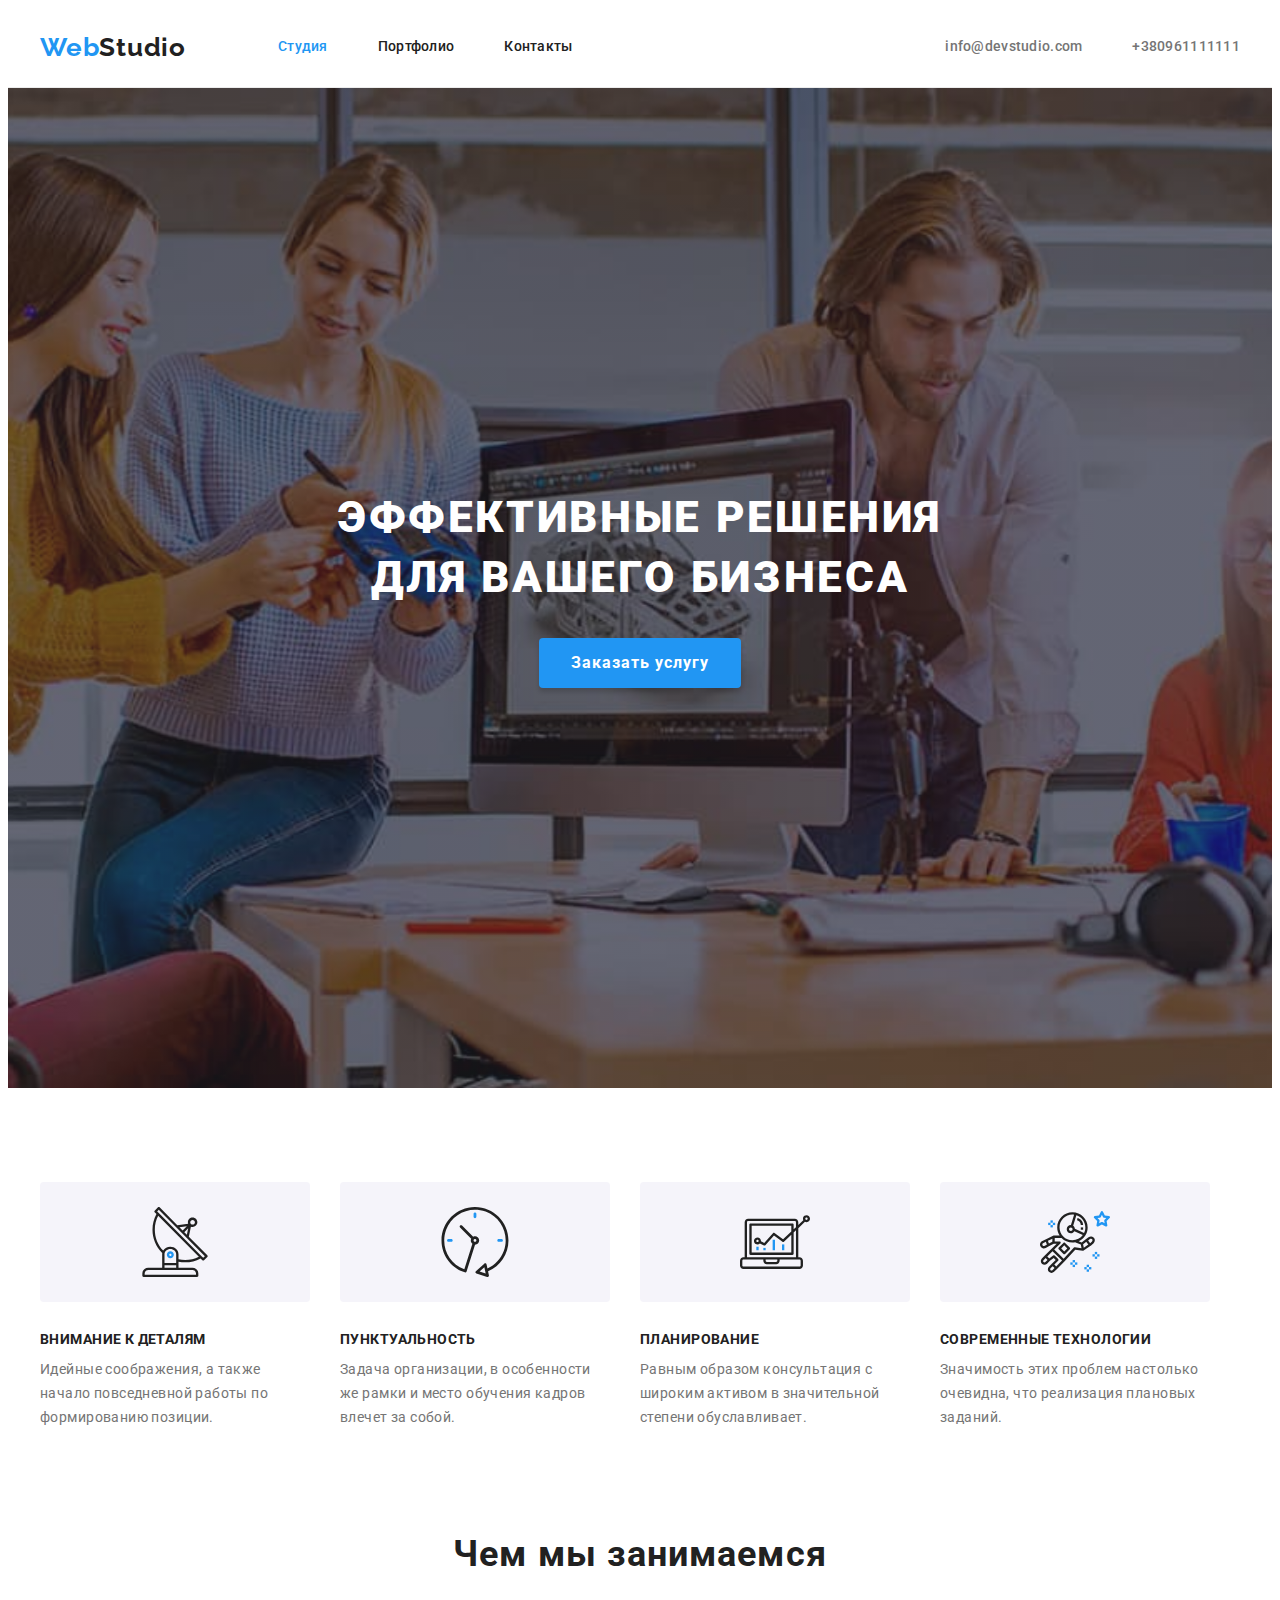
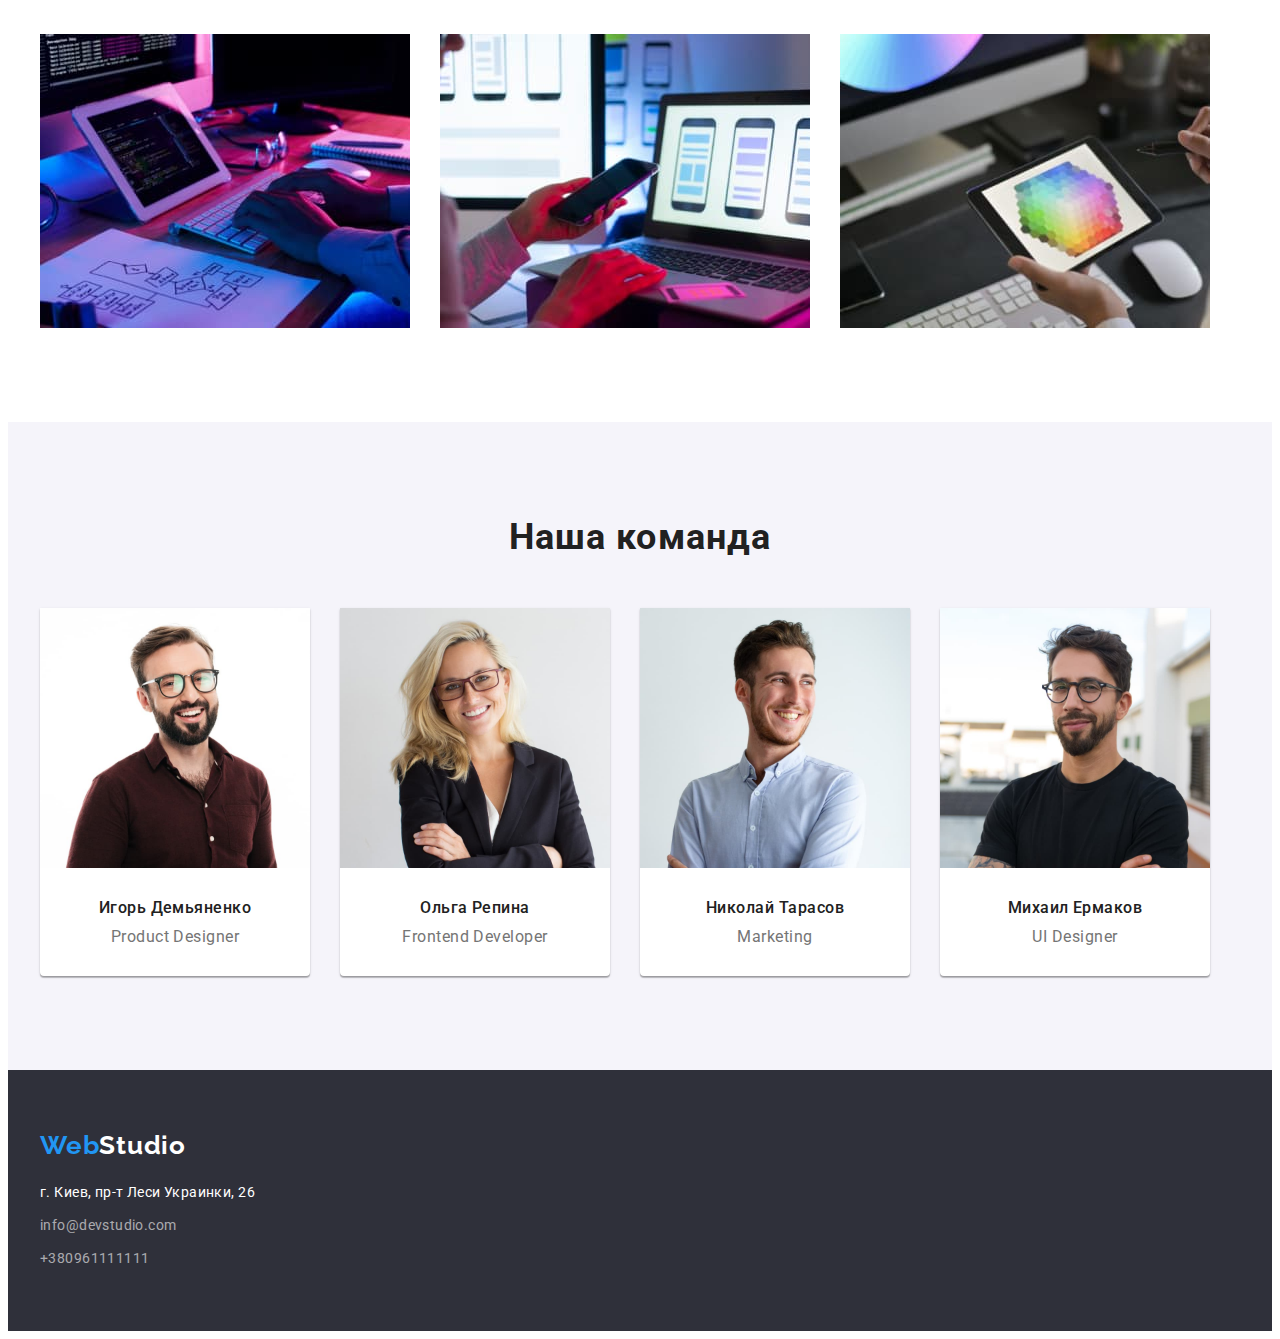
==== index.html @ c09377e9 "end quality" ====
<!DOCTYPE html>
<html lang="ru">
  <head>
    <meta charset="UTF-8" />
    <meta http-equiv="X-UA-Compatible" content="IE=edge" />
    <meta name="viewport" content="width=device-width, initial-scale=1.0" />
    <title>Document</title>
    <link rel="preconnect" href="https://fonts.googleapis.com" />
    <link rel="preconnect" href="https://fonts.gstatic.com" crossorigin />
    <link
      href="https://fonts.googleapis.com/css2?family=Raleway:wght@700&family=Roboto:wght@400;500;700;900&display=swap"
      rel="stylesheet"
    />
    <link
      rel="stylesheet"
      href="https://cdnjs.cloudflare.com/ajax/libs/modern-normalize/1.1.0/modern-normalize.min.css"
      integrity="sha512-wpPYUAdjBVSE4KJnH1VR1HeZfpl1ub8YT/NKx4PuQ5NmX2tKuGu6U/JRp5y+Y8XG2tV+wKQpNHVUX03MfMFn9Q=="
      crossorigin="anonymous"
      referrerpolicy="no-referrer"
    />
    <link rel="stylesheet" href="./css/styles.css" />
  </head>
  <body>
    <header class="header">
      <div class="container header-container">
        <nav class="navigation">
          <a class="link logo-header" href="./index.html" hreflang="en">
            <span class="logo-style">Web</span>Studio
          </a>
          <ul class="list navigation-list">
            <li class="nav-list-item">
              <a class="link current properties-link" href="./index.html"> Студия </a>
            </li>
            <li class="nav-list-item">
              <a class="link properties-link" href="./portfolio.html"> Портфолио </a>
            </li>
            <li class="nav-list-item">
              <a class="link properties-link" href="#contacts">Контакты</a>
            </li>
          </ul>
        </nav>
        <ul class="list communication communication-list">
          <li>
            <a
              class="link properties-link communication-color-link communication-list-mailo"
              href="mailo:info@devstudio.com"
              >info@devstudio.com
            </a>
          </li>
          <li>
            <a class="link properties-link communication-color-link" href="tel:+380961111111"
              >+380961111111
            </a>
          </li>
        </ul>
      </div>
    </header>
    <main>
      <!--СЕКЦИЯ HERO-->
      <section>
        <div class="container-hiro">
          <h1 class="headlines-hero">Эффективные решения <br />для вашего бизнеса</h1>
          <button class="button-hero text-button-hero" type="button">Заказать услугу</button>
        </div>
      </section>
      <!--СЕКЦИЯ КАЧЕСТВА. Скрытый заголовок-->
      <section class="studio-section-quality section">
        <div class="container">
          <h2 class="visually-hidden">Секция качества</h2>
          <ul class="studio-quality-item">
            <li class="studio-quality-item-element icon-quality-antenna">
              <h3 class="studio-quality-list-header">Внимание к деталям</h3>
              <p class="studio-quality-text">
                Идейные соображения, а также начало повседневной работы по формированию позиции.
              </p>
            </li>
            <li class="studio-quality-item-element icon-quality-clock">
              <h3 class="studio-quality-list-header">Пунктуальность</h3>
              <p class="studio-quality-text">
                Задача организации, в особенности же рамки и место обучения кадров влечет за собой.
              </p>
            </li>
            <li class="studio-quality-item-element icon-quality-diagram">
              <h3 class="studio-quality-list-header">Планирование</h3>
              <p class="studio-quality-text">
                Равным образом консультация с широким активом в значительной степени обуславливает.
              </p>
            </li>
            <li class="studio-quality-item-element icon-quality-astronaut">
              <h3 class="studio-quality-list-header">Современные технологии</h3>
              <p class="studio-quality-text">
                Значимость этих проблем настолько очевидна, что реализация плановых заданий.
              </p>
            </li>
          </ul>
        </div>
      </section>
      <!--СЕКЦИЯ ЧЕМ МЫ ЗАНИМАЕМСЯ-->
      <section class="studio-section-competencies section">
        <div class="container">
          <h2 class="studio-competencies-header">Чем мы занимаемся</h2>
          <ul class="list studio-competencies-item">
            <li class="studio-competencies-item-element">
              <img
                src="./images/img1.jpg"
                alt="Изображение процесса написания кода"
                width="370"
                height="294"
              />
            </li>
            <li class="studio-competencies-item-element">
              <img
                src="./images/img2.jpg"
                alt="Изображение процесса создания приложения для телефона"
                width="370"
                height="294"
              />
            </li>
            <li class="studio-competencies-item-element">
              <img
                src="./images/img3.jpg"
                alt="Изображение процесса создания веб-дизайна"
                width="370"
                height="294"
              />
            </li>
          </ul>
        </div>
      </section>
      <!--СЕКЦИЯ НАША КОМАНДА-->
      <section class="studio-section-team section">
        <div class="container">
          <h2 class="studio-section-team-header">Наша команда</h2>
          <ul class="list studio-section-team-elements">
            <li class="studio-section-team-list">
              <img
                class="studio-section-team-list-img"
                src="./images/foto1.jpg"
                alt="Молодой тёмноволосый мужчина в очках и в коричневой рубашке"
                width="270"
              />
              <div class="studio-section-team-list-container">
                <h3 class="studio-section-team-list-header">Игорь Демьяненко</h3>
                <p class="studio-section-team-list-text" lang="en">Product Designer</p>
              </div>
            </li>
            <li class="studio-section-team-list">
              <img
                src="./images/foto2.jpg"
                alt="Молодая белокурая девушка в черном пиджаке"
                width="270"
              />
              <div class="studio-section-team-list-container">
                <h3 class="studio-section-team-list-header">Ольга Репина</h3>
                <p class="studio-section-team-list-text" lang="en">Frontend Developer</p>
              </div>
            </li>
            <li class="studio-section-team-list">
              <img
                src="./images/foto3.jpg"
                alt="Молодой тёмноволосый мужчина в голубой рубашке"
                width="270"
              />
              <div class="studio-section-team-list-container">
                <h3 class="studio-section-team-list-header">Николай Тарасов</h3>
                <p class="studio-section-team-list-text" lang="en">Marketing</p>
              </div>
            </li>
            <li class="studio-section-team-list">
              <img
                src="./images/foto4.jpg"
                alt="Молодой тёмноволосый мужчина в черной футболке"
                width="270"
              />
              <div class="studio-section-team-list-container">
                <h3 class="studio-section-team-list-header">Михаил Ермаков</h3>
                <p class="studio-section-team-list-text" lang="en">UI Designer</p>
              </div>
            </li>
          </ul>
        </div>
      </section>
    </main>
    <footer class="footer">
      <div class="container">
        <a class="link logo-footer" href="./index.html" hreflang="en">
          <span class="logo-style">Web</span>Studio
        </a>
        <address class="information" id="contacts">
          <ul class="list">
            <li class="address-list">
              <a
                class="link address-link"
                href="https://goo.gl/maps/MdQDLqu88i6RNA2y6"
                target="_blank"
                rel="noopener noreferrer"
                >г. Киев, пр-т Леси Украинки, 26
              </a>
            </li>
            <li class="address-list">
              <a class="link mailo-link" href="mailo:info@devstudio.com">info@devstudio.com </a>
            </li>
            <li class="address-list">
              <a class="link phone-link" href="tel:+380961111111">+380961111111 </a>
            </li>
          </ul>
        </address>
      </div>
    </footer>
  </body>
</html>
---- css/styles.css ----
/*-----СБРОС МАРКЕРОВ СО СПИСКОВ, ПОДЧЕРКИВАНИЯ ССЫЛОК, НАКЛОНА БУКВ В АДРЕСАХ-----*/
.list {
  list-style: none;
}
.link {
  text-decoration: none;
}
.current {
  color: #2196f3;
}
ul {
  list-style: none;
}
.button-properties:hover,
.button-properties:focus {
  color: white;
  background-color: #2196f3;
}
a {
  color: #212121;
  text-decoration: none;
}
address {
  font-style: normal;
  margin-top: 20px;
}

/*-----СБРОС СТИЛЕЙ БРАУЗЕРА-----*/
h1,
h2,
h3,
h4,
h5,
h6,
p {
  margin-top: 0;
  margin-bottom: 0;
}

ul,
ol {
  margin-top: 0;
  margin-bottom: 0;
  padding-left: 0;
}
img {
  display: block;
}

/*-----ОБЩИЕ БЛОЧНЫЕ СТИЛИ-----*/
.container {
  width: 1200px;
  margin-left: auto;
  margin-right: auto;
  padding-left: 15px;
  padding-right: 15px;
}
.section {
  padding: 94px 0;
}
.visually-hidden {
  position: absolute;
  width: 1px;
  height: 1px;
  margin: -1px;
  border: 0;
  padding: 0;
  white-space: nowrap;
  clip-path: inset(100%);
  clip: rect(0 0 0 0);
  overflow: hidden;
}

/*-----ПЕРЕМЕННЫЕ-----*/
:root {
  --font-family-primary: 'Roboto', sans-serif;
  --font-family-logo: 'Raleway', sans-serif;

  --color-accent: #2196f3;
  --color-theme-light-primary: #212121;
  --color-theme-light-secondary: #757575;
  --color-theme-dark-primary: #ffffff;
  --color-theme-dark-secondary: rgba(255; 255; 255; 0.6);

  --background-color-primary: #ffffff;
  --background-color-secondary: #2f303a;
  --background-color-button: #2196f3;
  --background-color-section-team: #f5f4fa;

  --latter-spacing-mean: 0.03em;
  --latter-spacing-minimum: 0.02em;
  --latter-spacing-maximum: 0.06em;
}

/*-----СТИЛИ, КОТОРЫЕ НАСЛЕДУЮТСЯ-----*/
body {
  font-family: var(--font-family-primary);
  font-size: 14px;
  background-color: var(--background-color-primary);
  letter-spacing: var(--latter-spacing-mean);
}

/*-----HEADER-----*/
.header {
  background: #ffffff;
  border-bottom-width: 1px;
  border-bottom-style: solid;
  border-bottom-color: #ececec;
  padding: 24px 0;
}
.header-container {
  display: flex;
  align-items: center;
}
.navigation {
  display: flex;
  align-items: center;
}
.logo-header {
  font-family: var(--font-family-logo);
  font-weight: 700;
  font-size: 26px;
  line-height: 1.19;
  letter-spacing: var(--latter-spacing-mean);
  color: #212121;
  margin-right: 92px;
}
.logo-style {
  color: #2196f3;
}
.navigation-list {
  font-weight: 500;
  line-height: 1.14;
  letter-spacing: var(--latter-spacing-minimum);
  color: var(--color-theme-light-primary);

  display: flex;
  align-items: center;
}
.nav-list-item:not(:last-child) {
  margin-right: 50px;
}

.communication {
  font-weight: 500;
  line-height: 1.14;
  letter-spacing: var(--latter-spacing-minimum);
}
.communication-list {
  display: flex;
  align-items: center;
  margin-left: auto;
}
.communication-list-mailo {
  margin-right: 50px;
}
.communication-color-link {
  color: var(--color-theme-light-secondary);
}
.properties-link:hover,
.properties-link:focus .properties-link:active {
  color: var(--color-accent);
}
/*-----СЕКЦИЯ HERO-----*/

.container-hiro {
  display: flex;
  flex-direction: column;
  background-color: var(--background-color-secondary);
  padding: 200px 0;
  justify-content: center;
  align-items: center;
  margin-left: auto;
  margin-right: auto;

  max-width: 1600px;
  min-height: 600px;
  background-image: linear-gradient(to right, rgba(47, 48, 58, 0.4), rgba(47, 48, 58, 0.4)),
    url('../images/hero.jpg');
  background-repeat: no-repeat;
  background-position: center;
  background-size: cover;
}
.headlines-hero {
  font-weight: 900;
  font-size: 44px;
  line-height: 1.36;
  text-align: center;
  letter-spacing: var(--latter-spacing-maximum);
  text-transform: uppercase;
  color: var(--color-theme-dark-primary);
  margin-bottom: 30px;
}
.button-hero {
  font-family: inherit;
  background: var(--background-color-button);
  box-shadow: 0px 4px 4px rgba(0, 0, 0, 0.15);
  border-radius: 4px;
  border-style: none;
  cursor: pointer;
}
.text-button-hero {
  padding: 10px 32px;
  font-weight: 700;
  font-size: 16px;
  line-height: 1.87;
  color: var(--color-theme-dark-primary);
  letter-spacing: var(--latter-spacing-maximum);
}

/*-----СЕКЦИЯ КАЧЕСТВА-----*/
.studio-section-quality {
  letter-spacing: var(--latter-spacing-mean);
}
.studio-quality-item {
  display: flex;
  align-items: center;
  flex-wrap: wrap;
}
.studio-quality-item-element {
  width: 270px;
  margin-right: 30px;
}
.studio-quality-item-element::before {
  display: block;
  content: '';
  height: 120px;
  margin-bottom: 30px;
  background-size: center;
  background-repeat: no-repeat;
  background-position: center;
  background-color: #f5f4fa;
  border-radius: 4px;
}
.icon-quality-antenna::before {
  background-image: url('../images/icons.svg/antenna.svg');
}
.icon-quality-clock::before {
  background-image: url('../images/icons.svg/clock.svg');
}
.icon-quality-diagram::before {
  background-image: url('../images/icons.svg/diagram.svg');
}
.icon-quality-astronaut::before {
  background-image: url('../images/icons.svg/astronaut.svg');
}
.studio-quality-item-element.studio-quality-item-element:last-child {
  margin-right: 0;
}
.studio-quality-list-header {
  font-weight: 700;
  font-size: 14px;
  line-height: 1.14;
  color: var(--color-theme-light-primary);
  text-transform: uppercase;
  margin-bottom: 10px;
}
.studio-quality-text {
  font-weight: 400;
  font-size: 14px;
  line-height: 1.71;
  color: var(--color-theme-light-secondary);
}

/*-----СЕКЦИЯ ЧЕМ МЫ ЗАНИМАЕМСЯ-----*/
.studio-section-competencies {
  padding-top: 0;
}
.studio-competencies-header {
  font-weight: 700;
  font-size: 36px;
  line-height: 1.67;
  text-align: center;
  letter-spacing: var(--latter-spacing-mean);
  color: var(--color-theme-light-primary);
  margin-bottom: 50px;
}
.studio-competencies-item {
  display: flex;
  align-items: center;
}
.studio-competencies-item-element {
  width: 370px;
  margin-right: 30px;
}
.studio-competencies-item-element:last-child {
  margin-right: 0;
}
/*-----СЕКЦИЯ НАША КОМАНДА-----*/
.studio-section-team {
  background-color: var(--background-color-section-team);
}
.studio-section-team-header {
  font-weight: 700;
  font-size: 36px;
  line-height: 1.17;
  text-align: center;
  letter-spacing: var(--latter-spacing-mean);
  color: var(--color-theme-light-primary);
  margin-bottom: 50px;
}
.studio-section-team-elements {
  display: flex;
  text-align: center;
  flex-wrap: wrap;
}
.studio-section-team-list {
  background: var(--background-color-primary);
  box-shadow: 0px 1px 3px rgba(0, 0, 0, 0.12), 0px 1px 1px rgba(0, 0, 0, 0.14),
    0px 2px 1px rgba(0, 0, 0, 0.2);
  border-radius: 0px 0px 4px 4px;
  width: 270px;
  margin-right: 30px;
}
.studio-section-team-list:last-child {
  margin-right: 0;
}
.studio-section-team-list-img {
  border-radius: 0px;
}
.studio-section-team-list-container {
  padding-top: 30px;
  padding-bottom: 30px;
}
.studio-section-team-list-header {
  font-weight: 500;
  font-size: 16px;
  line-height: 1.19;
  text-align: center;
  letter-spacing: var(--latter-spacing-mean);
  color: var(--color-theme-light-primary);
  margin-bottom: 10px;
}
.studio-section-team-list-text {
  font-weight: 400;
  font-size: 16px;
  line-height: 1.19;
  text-align: center;
  letter-spacing: var(--latter-spacing-mean);
  color: var(--color-theme-light-secondary);
}
/*-----FOOTER-----*/
.footer {
  background: #2f303a;
  padding: 60px 0;
}
.logo-footer {
  font-family: var(--font-family-logo);
  font-weight: 700;
  font-size: 26px;
  line-height: 1.19;
  letter-spacing: var(--latter-spacing-mean);
  color: #ffffff;
  margin-bottom: 20px;
}
.address-list:not(:last-child) {
  margin-bottom: 9px;
}
.address-link {
  font-family: var(--font-family-primary);
  letter-spacing: var(--latter-spacing-mean);
  font-weight: 400;
  font-size: 14px;
  line-height: 1.71;
  color: var(--color-theme-dark-primary);
}
.mailo-link,
.phone-link {
  font-family: var(--font-family-primary);
  letter-spacing: var(--latter-spacing-mean);
  font-weight: 400;
  font-size: 14px;
  line-height: 1.71;
  color: rgba(255, 255, 255, 0.6);
}

/*==============================PORTFOLIO=====================================*/

/*-----ФИЛЬТРЫ-----*/

.portfolio-filter-container {
  display: flex;
  justify-content: center;
  margin-bottom: 50px;
  flex-wrap: wrap;
}
.button-properties-list {
  margin-right: 8px;
}
.button-properties-list:last-child {
  margin-right: 0;
}
.portfolio-filter {
  font-family: var(--font-family-primary);
  font-weight: 500;
  font-size: 16px;
  line-height: 1.62;
  text-align: center;
  letter-spacing: var(--latter-spacing-mean);
  min-width: 74px;
  padding: 6px 22px;
  box-shadow: 0px 3px 1px rgba(0, 0, 0, 0.1), 0px 1px 2px rgba(0, 0, 0, 0.08),
    0px 2px 2px rgba(0, 0, 0, 0.12);
  border-radius: 4px;
  border: none;
  background-color: var(--background-color-section-team);
  color: #212121;
  cursor: pointer;
}
/*-----ПРИМЕРЫ РАБОТ-----*/
.portfolio-example-container {
  display: flex;
  flex-wrap: wrap;
  margin-left: -30px;
  margin-top: -30px;
}
.portfolio-example-element {
  flex-basis: calc(100% / 3 - 30px);
  margin-left: 30px;
  margin-top: 30px;
}
.portfolio-example-link {
  display: block;
}
.portfolio-work-example {
  justify-content: flex-start;
  padding: 20px 24px;
  background: #ffffff;
  border: 1px solid #eeeeee;
  width: 370px;
}
.portfolio-work-example-header {
  font-family: var(--font-family-primary);
  font-weight: 700;
  font-size: 18px;
  line-height: 2;
  letter-spacing: var(--latter-spacing-maximum);
  color: var(--color-theme-light-primary);
  margin-bottom: 4px;
}
.portfolio-work-example-text {
  font-family: var(--font-family-primary);
  font-weight: 400;
  font-size: 16px;
  line-height: 1.87;
  letter-spacing: var(--latter-spacing-mean);
  color: var(--color-theme-light-secondary);
}
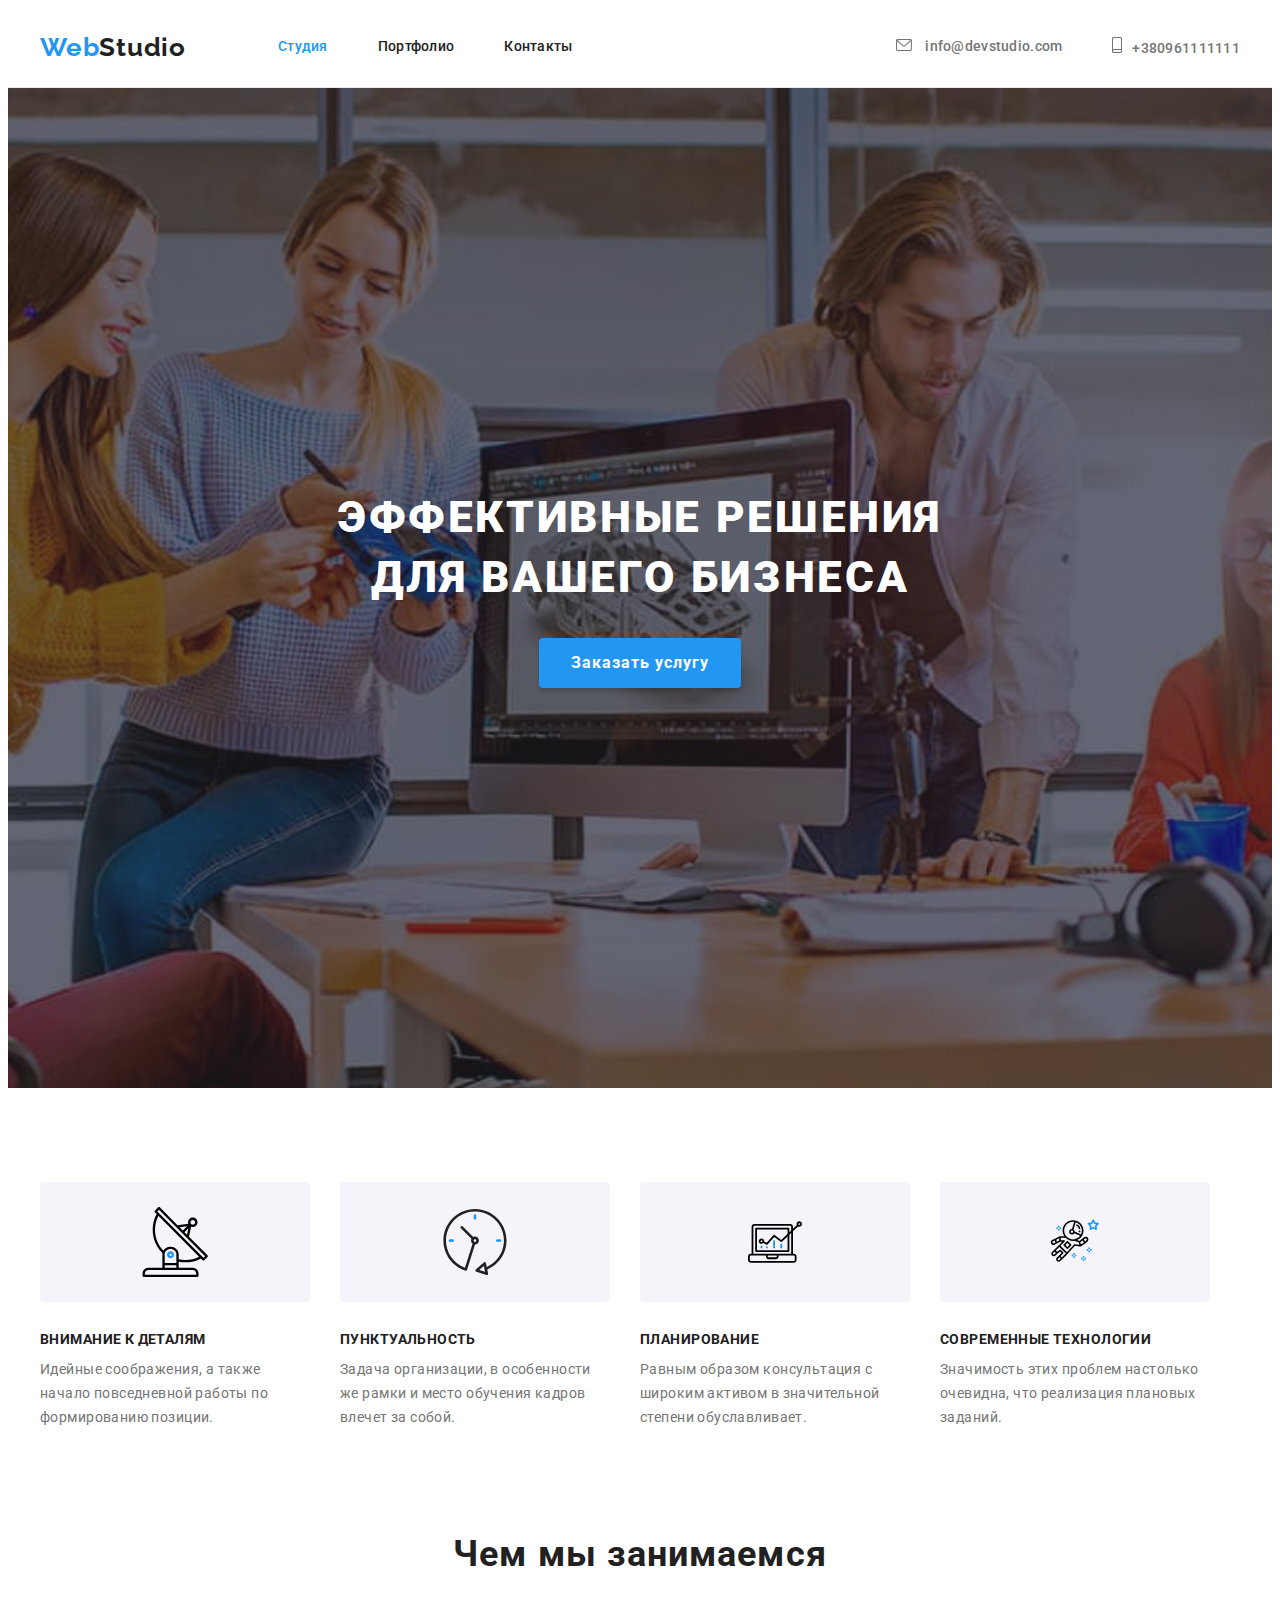
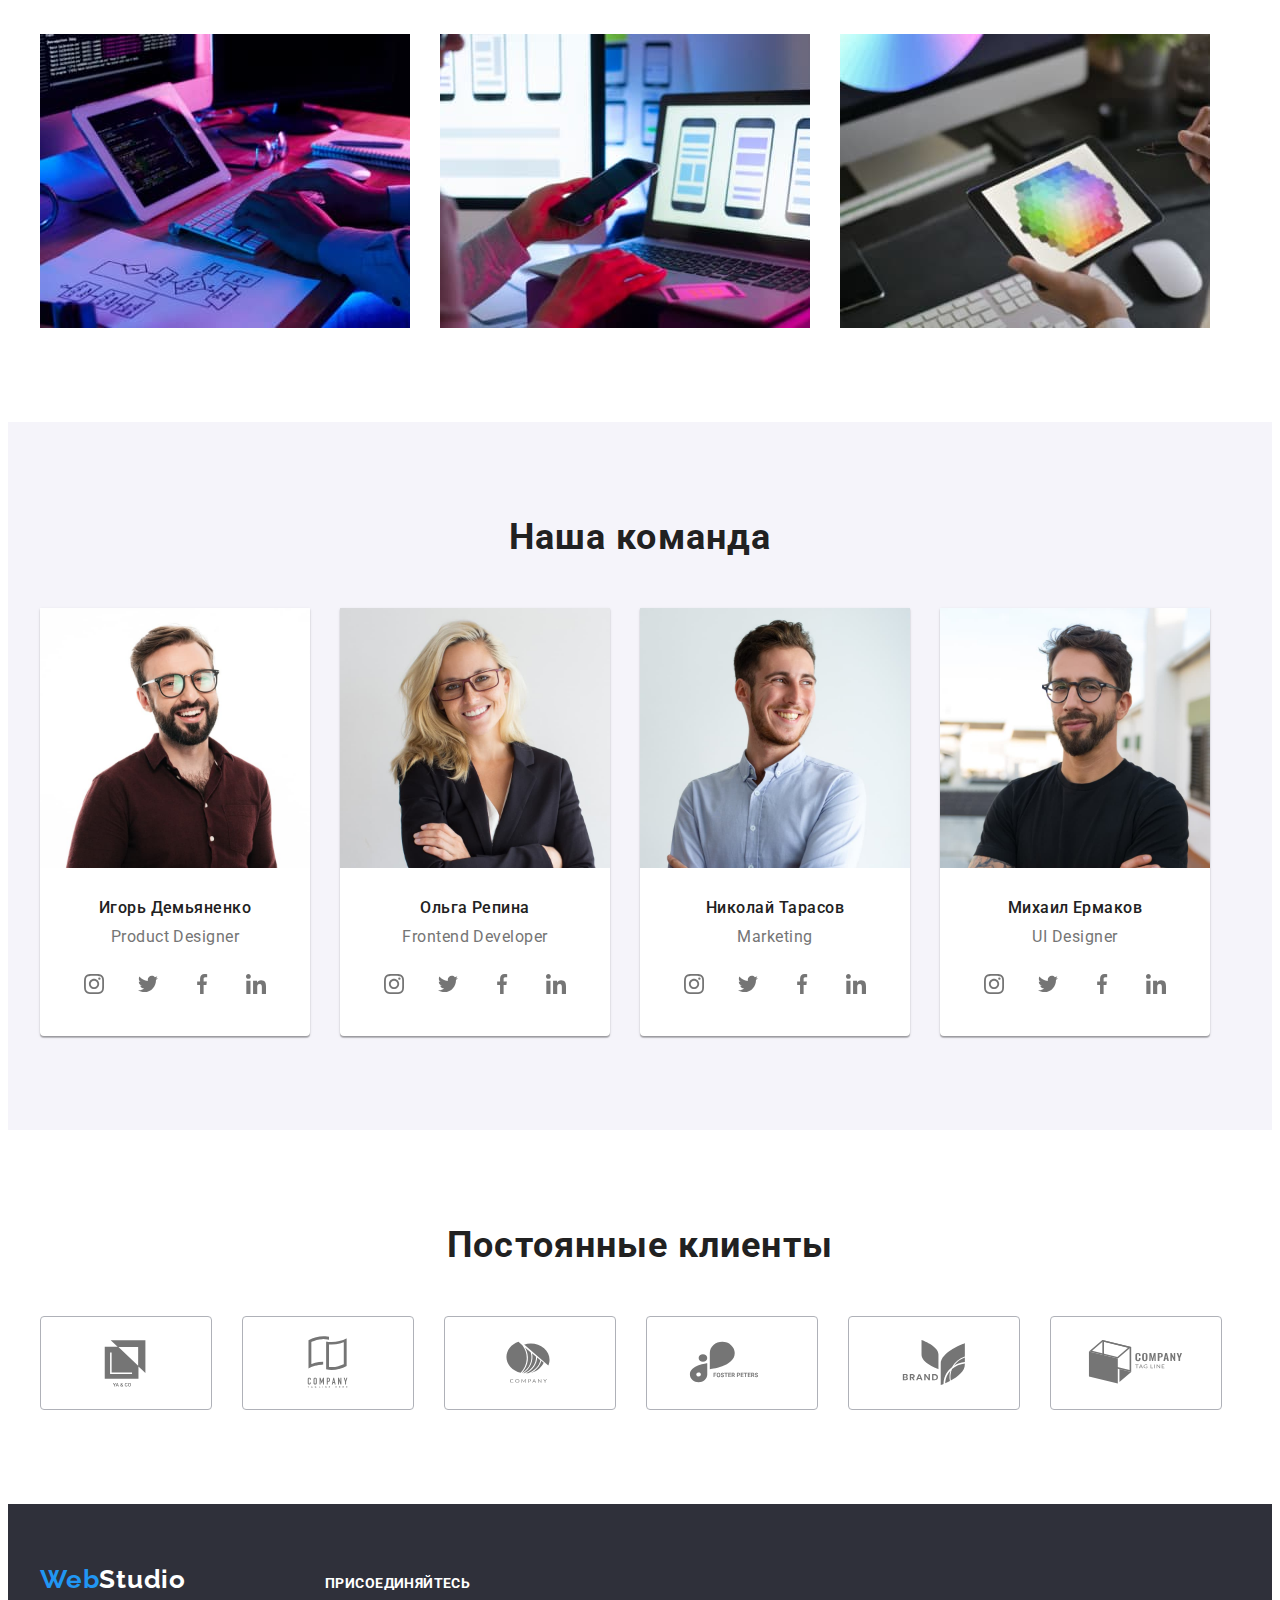
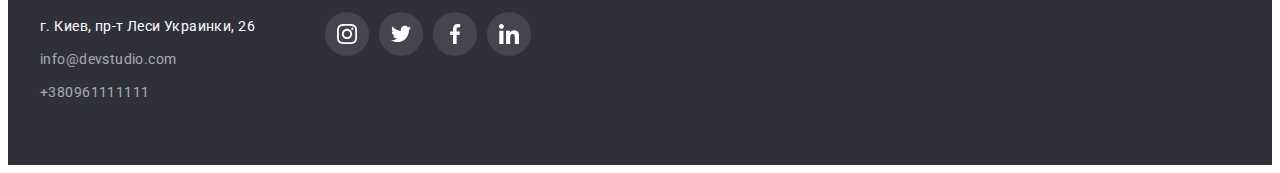
==== commit 29ff1217: "studio-end" ====
--- a/index.html
+++ b/index.html
@@ -44,11 +44,17 @@
             <a
               class="link properties-link communication-color-link communication-list-mailo"
               href="mailo:info@devstudio.com"
-              >info@devstudio.com
+            >
+              <svg class="communication-icon" width="16" height="12">
+                <use href="./images/icons.svg#icon-envelope"></use>
+              </svg>
+              info@devstudio.com
             </a>
           </li>
           <li>
-            <a class="link properties-link communication-color-link" href="tel:+380961111111"
+            <a class="link properties-link communication-color-link" href="tel:+380961111111">
+              <svg class="communication-icon" width="10" height="16">
+                <use href="./images/icons.svg#icon-smartphone"></use></svg
               >+380961111111
             </a>
           </li>
@@ -68,25 +74,45 @@
         <div class="container">
           <h2 class="visually-hidden">Секция качества</h2>
           <ul class="studio-quality-item">
-            <li class="studio-quality-item-element icon-quality-antenna">
+            <li class="studio-quality-item-element">
+              <div class="icon-quality">
+                <svg width="66" height="70">
+                  <use href="./images/icons.svg#icon-group"></use>
+                </svg>
+              </div>
               <h3 class="studio-quality-list-header">Внимание к деталям</h3>
               <p class="studio-quality-text">
                 Идейные соображения, а также начало повседневной работы по формированию позиции.
               </p>
             </li>
-            <li class="studio-quality-item-element icon-quality-clock">
+            <li class="studio-quality-item-element">
+              <div class="icon-quality">
+                <svg width="66" height="70">
+                  <use href="./images/icons.svg#icon-clock"></use>
+                </svg>
+              </div>
               <h3 class="studio-quality-list-header">Пунктуальность</h3>
               <p class="studio-quality-text">
                 Задача организации, в особенности же рамки и место обучения кадров влечет за собой.
               </p>
             </li>
-            <li class="studio-quality-item-element icon-quality-diagram">
+            <li class="studio-quality-item-element">
+              <div class="icon-quality">
+                <svg width="70" height="54">
+                  <use href="./images/icons.svg#icon-diagram"></use>
+                </svg>
+              </div>
               <h3 class="studio-quality-list-header">Планирование</h3>
               <p class="studio-quality-text">
                 Равным образом консультация с широким активом в значительной степени обуславливает.
               </p>
             </li>
-            <li class="studio-quality-item-element icon-quality-astronaut">
+            <li class="studio-quality-item-element">
+              <div class="icon-quality">
+                <svg width="54" height="60">
+                  <use href="./images/icons.svg#icon-astronaut"></use>
+                </svg>
+              </div>
               <h3 class="studio-quality-list-header">Современные технологии</h3>
               <p class="studio-quality-text">
                 Значимость этих проблем настолько очевидна, что реализация плановых заданий.
@@ -142,6 +168,36 @@
               <div class="studio-section-team-list-container">
                 <h3 class="studio-section-team-list-header">Игорь Демьяненко</h3>
                 <p class="studio-section-team-list-text" lang="en">Product Designer</p>
+                <ul class="social-list list">
+                  <li class="social-list-item">
+                    <a class="social-list-link" href="">
+                      <svg class="icon-social-list" width="20" height="20">
+                        <use href="./images/icons.svg#icon-instagram"></use>
+                      </svg>
+                    </a>
+                  </li>
+                  <li class="social-list-item">
+                    <a class="social-list-link" href="">
+                      <svg class="icon-social-list" width="20" height="20">
+                        <use href="./images/icons.svg#icon-twitter"></use>
+                      </svg>
+                    </a>
+                  </li>
+                  <li class="social-list-item">
+                    <a class="social-list-link" href="">
+                      <svg class="icon-social-list" width="20" height="20">
+                        <use href="./images/icons.svg#icon-facebook"></use>
+                      </svg>
+                    </a>
+                  </li>
+                  <li class="social-list-item">
+                    <a class="social-list-link" href="">
+                      <svg class="icon-social-list" width="20" height="20">
+                        <use href="./images/icons.svg#icon-linkedin"></use>
+                      </svg>
+                    </a>
+                  </li>
+                </ul>
               </div>
             </li>
             <li class="studio-section-team-list">
@@ -153,6 +209,36 @@
               <div class="studio-section-team-list-container">
                 <h3 class="studio-section-team-list-header">Ольга Репина</h3>
                 <p class="studio-section-team-list-text" lang="en">Frontend Developer</p>
+                <ul class="social-list list">
+                  <li class="social-list-item">
+                    <a class="social-list-link" href="">
+                      <svg class="icon-social-list" width="20" height="20">
+                        <use href="./images/icons.svg#icon-instagram"></use>
+                      </svg>
+                    </a>
+                  </li>
+                  <li class="social-list-item">
+                    <a class="social-list-link" href="">
+                      <svg class="icon-social-list" width="20" height="20">
+                        <use href="./images/icons.svg#icon-twitter"></use>
+                      </svg>
+                    </a>
+                  </li>
+                  <li class="social-list-item">
+                    <a class="social-list-link" href="">
+                      <svg class="icon-social-list" width="20" height="20">
+                        <use href="./images/icons.svg#icon-facebook"></use>
+                      </svg>
+                    </a>
+                  </li>
+                  <li class="social-list-item">
+                    <a class="social-list-link" href="">
+                      <svg class="icon-social-list" width="20" height="20">
+                        <use href="./images/icons.svg#icon-linkedin"></use>
+                      </svg>
+                    </a>
+                  </li>
+                </ul>
               </div>
             </li>
             <li class="studio-section-team-list">
@@ -164,6 +250,36 @@
               <div class="studio-section-team-list-container">
                 <h3 class="studio-section-team-list-header">Николай Тарасов</h3>
                 <p class="studio-section-team-list-text" lang="en">Marketing</p>
+                <ul class="social-list list">
+                  <li class="social-list-item">
+                    <a class="social-list-link" href="">
+                      <svg class="icon-social-list" width="20" height="20">
+                        <use href="./images/icons.svg#icon-instagram"></use>
+                      </svg>
+                    </a>
+                  </li>
+                  <li class="social-list-item">
+                    <a class="social-list-link" href="">
+                      <svg class="icon-social-list" width="20" height="20">
+                        <use href="./images/icons.svg#icon-twitter"></use>
+                      </svg>
+                    </a>
+                  </li>
+                  <li class="social-list-item">
+                    <a class="social-list-link" href="">
+                      <svg class="icon-social-list" width="20" height="20">
+                        <use href="./images/icons.svg#icon-facebook"></use>
+                      </svg>
+                    </a>
+                  </li>
+                  <li class="social-list-item">
+                    <a class="social-list-link" href="">
+                      <svg class="icon-social-list" width="20" height="20">
+                        <use href="./images/icons.svg#icon-linkedin"></use>
+                      </svg>
+                    </a>
+                  </li>
+                </ul>
               </div>
             </li>
             <li class="studio-section-team-list">
@@ -175,36 +291,151 @@
               <div class="studio-section-team-list-container">
                 <h3 class="studio-section-team-list-header">Михаил Ермаков</h3>
                 <p class="studio-section-team-list-text" lang="en">UI Designer</p>
-              </div>
+                <ul class="social-list list">
+                  <li class="social-list-item">
+                    <a class="social-list-link" href="">
+                      <svg class="icon-social-list" width="20" height="20">
+                        <use href="./images/icons.svg#icon-instagram"></use>
+                      </svg>
+                    </a>
+                  </li>
+                  <li class="social-list-item">
+                    <a class="social-list-link" href="">
+                      <svg class="icon-social-list" width="20" height="20">
+                        <use href="./images/icons.svg#icon-twitter"></use>
+                      </svg>
+                    </a>
+                  </li>
+                  <li class="social-list-item">
+                    <a class="social-list-link" href="">
+                      <svg class="icon-social-list" width="20" height="20">
+                        <use href="./images/icons.svg#icon-facebook"></use>
+                      </svg>
+                    </a>
+                  </li>
+                  <li class="social-list-item">
+                    <a class="social-list-link" href="">
+                      <svg class="icon-social-list" width="20" height="20">
+                        <use href="./images/icons.svg#icon-linkedin"></use>
+                      </svg>
+                    </a>
+                  </li>
+                </ul>
+              </div>
+            </li>
+          </ul>
+        </div>
+      </section>
+      <!--СЕКЦИЯ ПОСТОЯННЫЕ КЛИЕНТЫ-->
+      <section class="studio-section-clients section">
+        <div class="container">
+          <h2 class="studio-section-clients-header">Постоянные клиенты</h2>
+          <ul class="studio-clients-item">
+            <li class="studio-clients-item-element">
+              <a class="icon-clients-list" href="">
+                <svg class="icon-clients" width="106" height="60">
+                  <use href="./images/icons.svg#icon-logo1"></use>
+                </svg>
+              </a>
+            </li>
+            <li class="studio-clients-item-element">
+              <a class="icon-clients-list" href="">
+                <svg width="106" height="60">
+                  <use href="./images/icons.svg#icon-logo2"></use>
+                </svg>
+              </a>
+            </li>
+            <li class="studio-clients-item-element">
+              <a class="icon-clients-list" href="">
+                <svg width="106" height="60">
+                  <use href="./images/icons.svg#icon-logo3"></use>
+                </svg>
+              </a>
+            </li>
+            <li class="studio-clients-item-element">
+              <a class="icon-clients-list" href="">
+                <svg width="106" height="60">
+                  <use href="./images/icons.svg#icon-logo4"></use>
+                </svg>
+              </a>
+            </li>
+            <li class="studio-clients-item-element">
+              <a class="icon-clients-list" href="">
+                <svg width="106" height="60">
+                  <use href="./images/icons.svg#icon-logo5"></use>
+                </svg>
+              </a>
+            </li>
+            <li class="studio-clients-item-element">
+              <a class="icon-clients-list" href="">
+                <svg width="106" height="60">
+                  <use href="./images/icons.svg#icon-logo6"></use>
+                </svg>
+              </a>
             </li>
           </ul>
         </div>
       </section>
     </main>
     <footer class="footer">
-      <div class="container">
-        <a class="link logo-footer" href="./index.html" hreflang="en">
-          <span class="logo-style">Web</span>Studio
-        </a>
-        <address class="information" id="contacts">
-          <ul class="list">
-            <li class="address-list">
-              <a
-                class="link address-link"
-                href="https://goo.gl/maps/MdQDLqu88i6RNA2y6"
-                target="_blank"
-                rel="noopener noreferrer"
-                >г. Киев, пр-т Леси Украинки, 26
-              </a>
-            </li>
-            <li class="address-list">
-              <a class="link mailo-link" href="mailo:info@devstudio.com">info@devstudio.com </a>
-            </li>
-            <li class="address-list">
-              <a class="link phone-link" href="tel:+380961111111">+380961111111 </a>
-            </li>
-          </ul>
-        </address>
+      <div class="container foter-flex">
+        <div class="foter-information">
+          <a class="link logo-footer" href="./index.html" hreflang="en">
+            <span class="logo-style">Web</span>Studio
+          </a>
+          <address class="information" id="contacts">
+            <ul class="list">
+              <li class="address-list">
+                <a
+                  class="link address-link"
+                  href="https://goo.gl/maps/MdQDLqu88i6RNA2y6"
+                  target="_blank"
+                  rel="noopener noreferrer"
+                  >г. Киев, пр-т Леси Украинки, 26
+                </a>
+              </li>
+              <li class="address-list">
+                <a class="link mailo-link" href="mailo:info@devstudio.com">info@devstudio.com </a>
+              </li>
+              <li class="address-list">
+                <a class="link phone-link" href="tel:+380961111111">+380961111111 </a>
+              </li>
+            </ul>
+          </address>
+        </div>
+        <div class="footer-social-media">
+          <p class="studio-social-media" lang="ru">Присоединяйтесь</p>
+          <ul class="social-media-list list">
+            <li class="social-media-list-item">
+              <a class="social-media-list-link" href="">
+                <svg class="icon-social-media-list" width="20" height="20">
+                  <use href="./images/icons.svg#icon-instagram"></use>
+                </svg>
+              </a>
+            </li>
+            <li class="social-media-list-item">
+              <a class="social-media-list-link" href="">
+                <svg class="icon-social-media-list" width="20" height="20">
+                  <use href="./images/icons.svg#icon-twitter"></use>
+                </svg>
+              </a>
+            </li>
+            <li class="social-media-list-item">
+              <a class="social-media-list-link" href="">
+                <svg class="icon-social-media-list" width="20" height="20">
+                  <use href="./images/icons.svg#icon-facebook"></use>
+                </svg>
+              </a>
+            </li>
+            <li class="social-media-list-item">
+              <a class="social-media-list-link" href="">
+                <svg class="icon-social-media-list" width="20" height="20">
+                  <use href="./images/icons.svg#icon-linkedin"></use>
+                </svg>
+              </a>
+            </li>
+          </ul>
+        </div>
       </div>
     </footer>
   </body>
--- a/css/styles.css
+++ b/css/styles.css
@@ -161,6 +161,17 @@
 .properties-link:focus .properties-link:active {
   color: var(--color-accent);
 }
+.communication-icon {
+  margin-right: 10px;
+  fill: var(--color-theme-light-secondary);
+}
+
+.properties-link:hover .communication-icon,
+.properties-link:focus .communication-icon,
+.properties-link:active .communication-icon {
+  fill: var(--color-accent);
+}
+
 /*-----СЕКЦИЯ HERO-----*/
 
 .container-hiro {
@@ -221,29 +232,17 @@
   width: 270px;
   margin-right: 30px;
 }
-.studio-quality-item-element::before {
-  display: block;
-  content: '';
+.icon-quality {
+  display: flex;
+  width: 270px;
   height: 120px;
   margin-bottom: 30px;
-  background-size: center;
-  background-repeat: no-repeat;
-  background-position: center;
+  align-items: center;
+  justify-content: center;
   background-color: #f5f4fa;
   border-radius: 4px;
 }
-.icon-quality-antenna::before {
-  background-image: url('../images/icons.svg/antenna.svg');
-}
-.icon-quality-clock::before {
-  background-image: url('../images/icons.svg/clock.svg');
-}
-.icon-quality-diagram::before {
-  background-image: url('../images/icons.svg/diagram.svg');
-}
-.icon-quality-astronaut::before {
-  background-image: url('../images/icons.svg/astronaut.svg');
-}
+
 .studio-quality-item-element.studio-quality-item-element:last-child {
   margin-right: 0;
 }
@@ -338,7 +337,89 @@
   text-align: center;
   letter-spacing: var(--latter-spacing-mean);
   color: var(--color-theme-light-secondary);
-}
+  margin-bottom: 16px;
+}
+.social-list {
+  display: flex;
+  justify-content: center;
+}
+.social-list-item:not(:last-child) {
+  margin-right: 10px;
+}
+.social-list-link {
+  display: flex;
+  align-items: center;
+  justify-content: center;
+  width: 44px;
+  height: 44px;
+  background-color: #ffffff;
+  border-radius: 50%;
+}
+.icon-social-list {
+  fill: var(--color-theme-light-secondary);
+}
+.social-list-link:hover .icon-social-list,
+.social-list-link:focus .icon-social-list {
+  fill: var(--background-color-primary);
+}
+.social-list-link:hover,
+.social-list-link:focus {
+  background-color: var(--color-accent);
+}
+/*-----СЕКЦИЯ ПОСТОЯННЫЕ КЛИЕНТЫ-----*/
+.studio-section-clients {
+  letter-spacing: var(--latter-spacing-mean);
+}
+.studio-section-clients-header {
+  font-weight: 700;
+  font-size: 36px;
+  line-height: 1.17;
+  text-align: center;
+  letter-spacing: var(--latter-spacing-mean);
+  color: var(--color-theme-light-primary);
+  margin-bottom: 50px;
+}
+.studio-clients-item {
+  display: flex;
+  align-items: center;
+  flex-wrap: wrap;
+}
+.studio-clients-item-element {
+  display: flex;
+  width: 170px;
+  height: 92px;
+  margin-right: 30px;
+  align-items: center;
+  justify-content: center;
+  border: 1px solid #afb1b8;
+  border-radius: 4px;
+}
+.studio-clients-item-element:last-child {
+  margin-right: 0;
+}
+.studio-clients-item-element:hover {
+  border: 1px solid var(--color-accent);
+}
+.icon-clients-list {
+  display: flex;
+  width: 106px;
+  height: 60px;
+  align-items: center;
+  justify-content: center;
+}
+.studio-clients-item-element.studio-clients-item-element:last-child {
+  margin-right: 0;
+}
+.icon-clients-list {
+  fill: var(--color-theme-light-secondary);
+}
+.icon-clients-list:hover,
+.icon-clients-list:focus {
+  fill: var(--color-accent);
+}
+
+/*-----FOOTER-----*/
+
 /*-----FOOTER-----*/
 .footer {
   background: #2f303a;
@@ -351,7 +432,6 @@
   line-height: 1.19;
   letter-spacing: var(--latter-spacing-mean);
   color: #ffffff;
-  margin-bottom: 20px;
 }
 .address-list:not(:last-child) {
   margin-bottom: 9px;
@@ -373,8 +453,56 @@
   line-height: 1.71;
   color: rgba(255, 255, 255, 0.6);
 }
-
-/*==============================PORTFOLIO=====================================*/
+.studio-social-media {
+  font-family: var(--font-family-primary);
+  font-style: bold;
+  font-weight: 700;
+  font-size: 14px;
+  line-height: 1.14;
+  letter-spacing: var(--color-theme-dark-primary);
+  text-transform: uppercase;
+  color: var(--color-theme-dark-primary);
+  margin-bottom: 20px;
+}
+.foter-flex {
+  display: flex;
+  align-items: flex-start;
+}
+.foter-information {
+  display: block;
+}
+.footer-social-media {
+  display: inline-block;
+  margin-left: 70px;
+  padding-top: 12px;
+}
+.social-media-list {
+  display: flex;
+}
+.social-media-list-item:not(:last-child) {
+  margin-right: 10px;
+}
+.social-media-list-link {
+  display: flex;
+  align-items: center;
+  justify-content: center;
+  width: 44px;
+  height: 44px;
+  background-color: rgba(255, 255, 255, 0.1);
+  border-radius: 50%;
+}
+.icon-social-media-list {
+  fill: rgba(255, 255, 255, 1);
+}
+.social-media-list-link:hover .icon-social-media-list,
+.social-media-list-link:focus .icon-social-media-list {
+  fill: var(--background-color-primary);
+}
+.social-media-list-link:hover,
+.social-media-list-link:focus {
+  background-color: var(--color-accent);
+}
+/*===========================PORTFOLIO=====================================*/
 
 /*-----ФИЛЬТРЫ-----*/
 
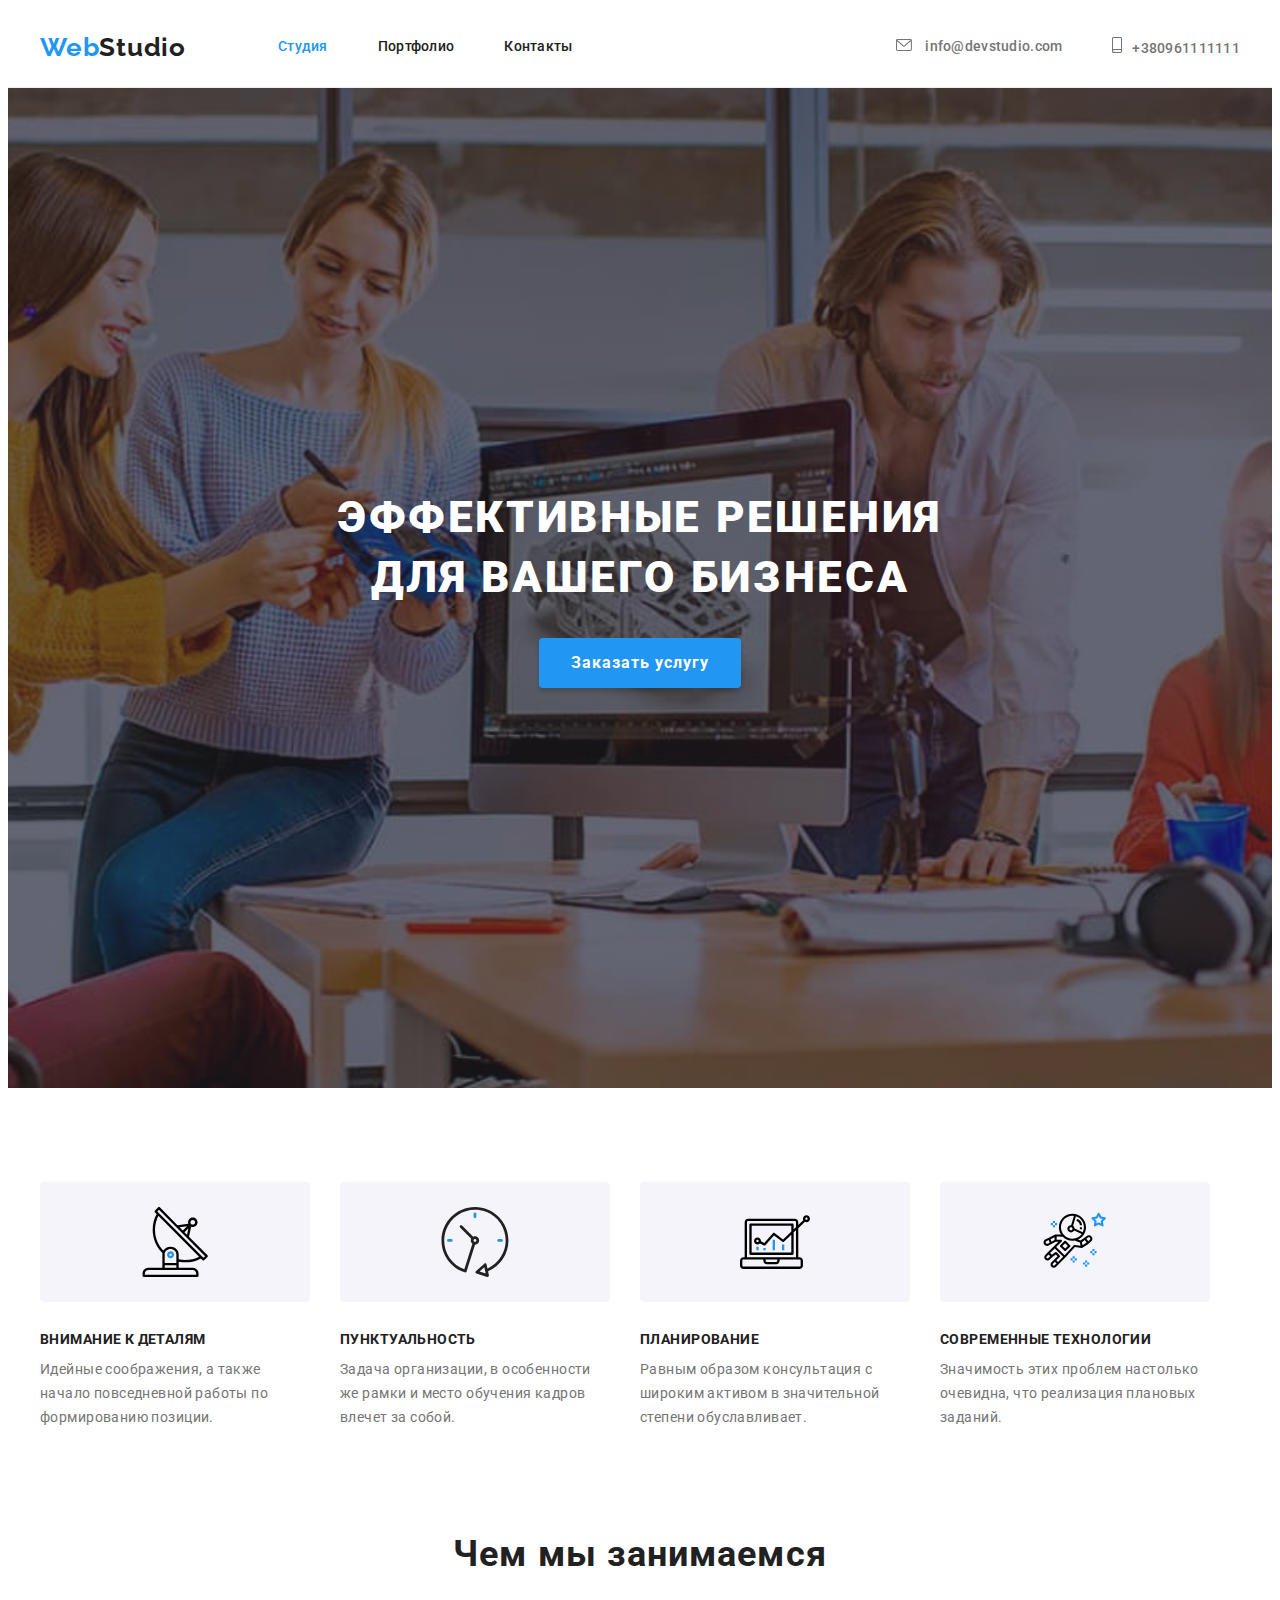
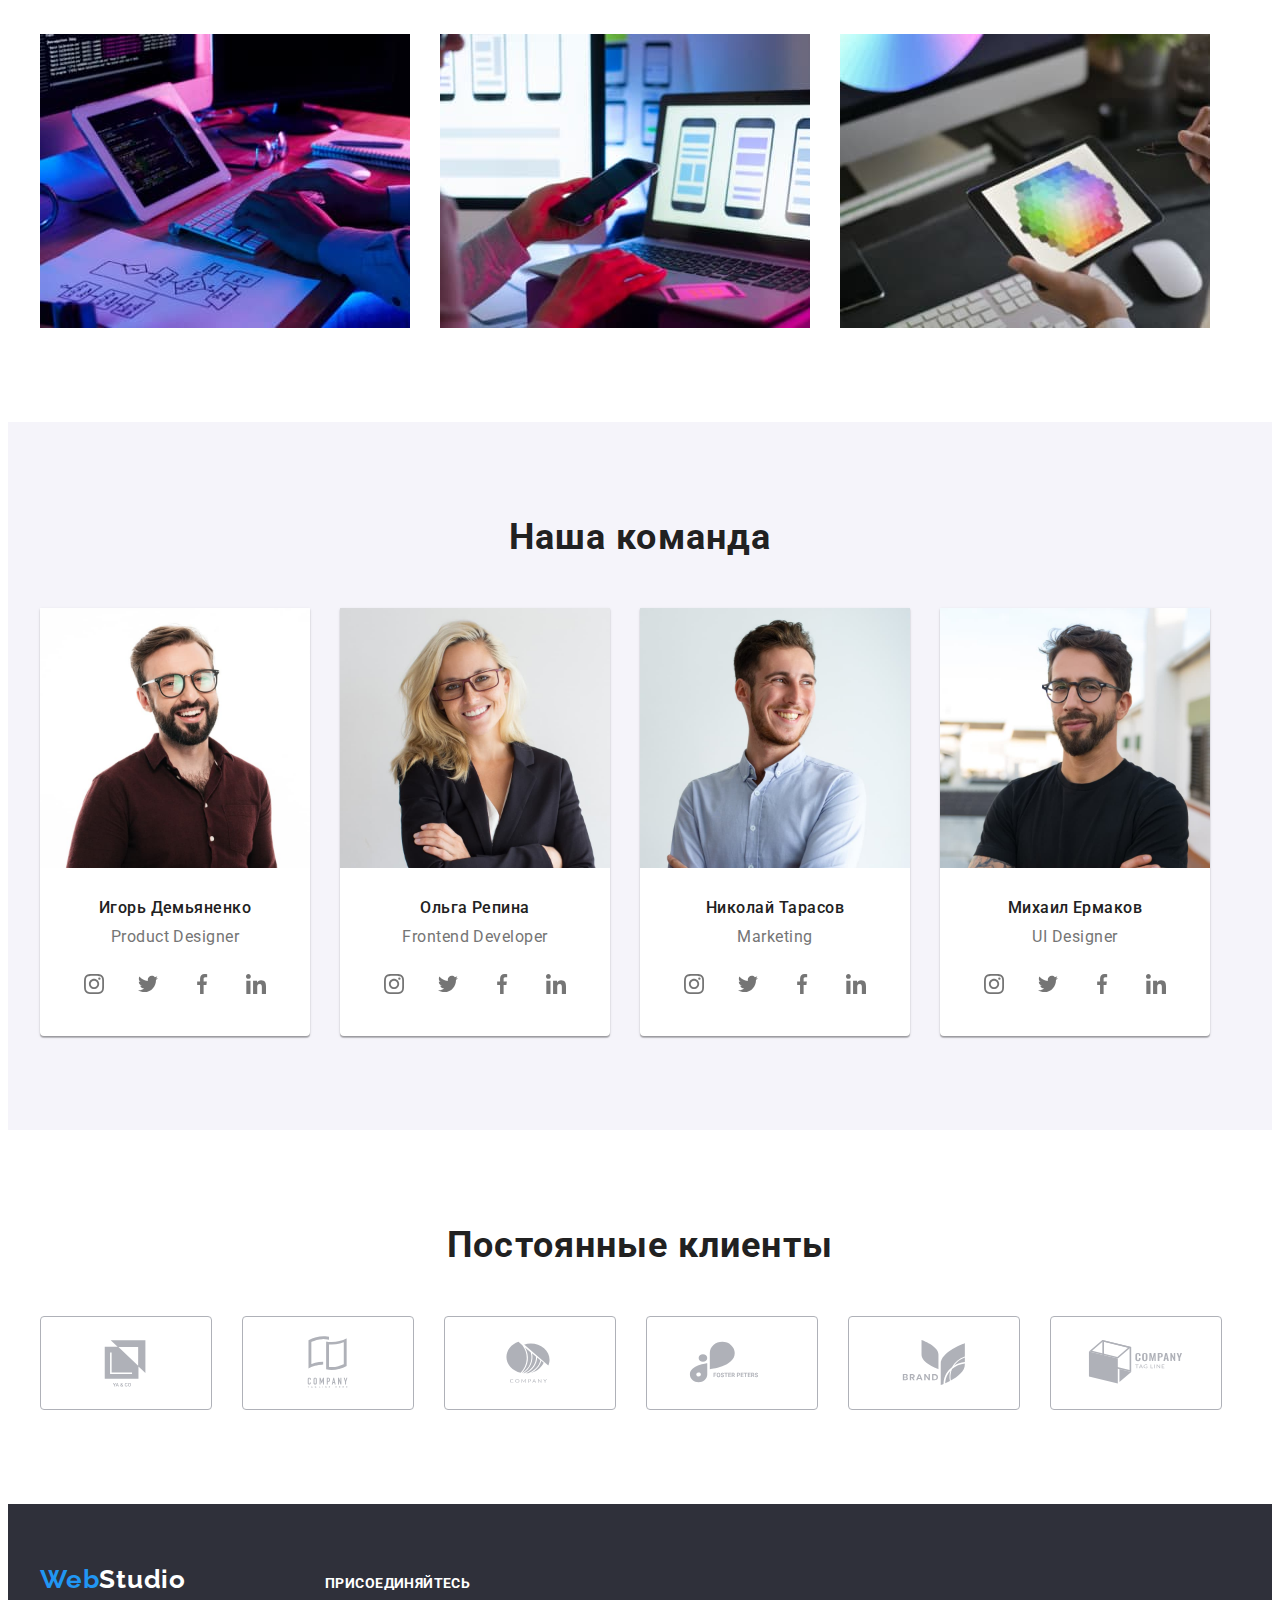
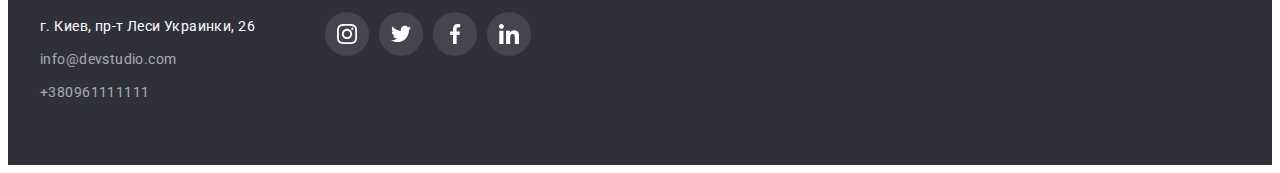
==== commit 1fad476f: "revision" ====
--- a/index.html
+++ b/index.html
@@ -76,7 +76,7 @@
           <ul class="studio-quality-item">
             <li class="studio-quality-item-element">
               <div class="icon-quality">
-                <svg width="66" height="70">
+                <svg width="70" height="70">
                   <use href="./images/icons.svg#icon-group"></use>
                 </svg>
               </div>
@@ -87,7 +87,7 @@
             </li>
             <li class="studio-quality-item-element">
               <div class="icon-quality">
-                <svg width="66" height="70">
+                <svg width="70" height="70">
                   <use href="./images/icons.svg#icon-clock"></use>
                 </svg>
               </div>
@@ -98,7 +98,7 @@
             </li>
             <li class="studio-quality-item-element">
               <div class="icon-quality">
-                <svg width="70" height="54">
+                <svg width="70" height="70">
                   <use href="./images/icons.svg#icon-diagram"></use>
                 </svg>
               </div>
@@ -109,7 +109,7 @@
             </li>
             <li class="studio-quality-item-element">
               <div class="icon-quality">
-                <svg width="54" height="60">
+                <svg width="70" height="70">
                   <use href="./images/icons.svg#icon-astronaut"></use>
                 </svg>
               </div>
--- a/css/styles.css
+++ b/css/styles.css
@@ -133,7 +133,6 @@
   line-height: 1.14;
   letter-spacing: var(--latter-spacing-minimum);
   color: var(--color-theme-light-primary);
-
   display: flex;
   align-items: center;
 }
@@ -397,13 +396,11 @@
 .studio-clients-item-element:last-child {
   margin-right: 0;
 }
-.studio-clients-item-element:hover {
-  border: 1px solid var(--color-accent);
-}
+
 .icon-clients-list {
   display: flex;
-  width: 106px;
-  height: 60px;
+  width: 170px;
+  height: 92px;
   align-items: center;
   justify-content: center;
 }
@@ -411,14 +408,13 @@
   margin-right: 0;
 }
 .icon-clients-list {
-  fill: var(--color-theme-light-secondary);
+  fill: #afb1b8;
 }
 .icon-clients-list:hover,
 .icon-clients-list:focus {
   fill: var(--color-accent);
-}
-
-/*-----FOOTER-----*/
+  border: 1px solid var(--color-accent);
+}
 
 /*-----FOOTER-----*/
 .footer {
@@ -509,12 +505,14 @@
 .portfolio-filter-container {
   display: flex;
   justify-content: center;
-  margin-bottom: 50px;
+  
   flex-wrap: wrap;
 }
 .button-properties-list {
   margin-right: 8px;
-}
+  
+}
+
 .button-properties-list:last-child {
   margin-right: 0;
 }
@@ -527,25 +525,46 @@
   letter-spacing: var(--latter-spacing-mean);
   min-width: 74px;
   padding: 6px 22px;
-  box-shadow: 0px 3px 1px rgba(0, 0, 0, 0.1), 0px 1px 2px rgba(0, 0, 0, 0.08),
-    0px 2px 2px rgba(0, 0, 0, 0.12);
+
   border-radius: 4px;
   border: none;
   background-color: var(--background-color-section-team);
   color: #212121;
   cursor: pointer;
 }
+.portfolio-filter:hover,
+.portfolio-filter:focus {
+  box-shadow: 0px 3px 1px rgba(0, 0, 0, 0.1), 0px 1px 2px rgba(0, 0, 0, 0.08),
+    0px 2px 2px rgba(0, 0, 0, 0.12);
+}
+.portfolio-filter:current {
+  color: var(--color-theme-dark-primary);
+  background-color: var(--background-color-button);
+}
 /*-----ПРИМЕРЫ РАБОТ-----*/
 .portfolio-example-container {
   display: flex;
   flex-wrap: wrap;
   margin-left: -30px;
   margin-top: -30px;
-}
+  margin-top: 50px;
+}
+
 .portfolio-example-element {
-  flex-basis: calc(100% / 3 - 30px);
-  margin-left: 30px;
-  margin-top: 30px;
+  fill: solid #ffffff;
+  border: 1px solid rgba(238, 238, 238, 1);
+}
+.portfolio-example-element:hover {
+  box-shadow: 1px 4px 6px 0px rgba(0, 0, 0, 0.16);
+  box-shadow: 0px 4px 4px 0px rgba(0, 0, 0, 0.06);
+  box-shadow: 0px 1px 1px 0px rgba(0, 0, 0, 0.12);
+  align: inside;
+}
+.portfolio-example-element:not(:nth-child(3n + 3)) {
+  margin-right: 30px;
+}
+.portfolio-example-element:not(:nth-last-child(-n + 3)) {
+  margin-bottom: 30px;
 }
 .portfolio-example-link {
   display: block;
